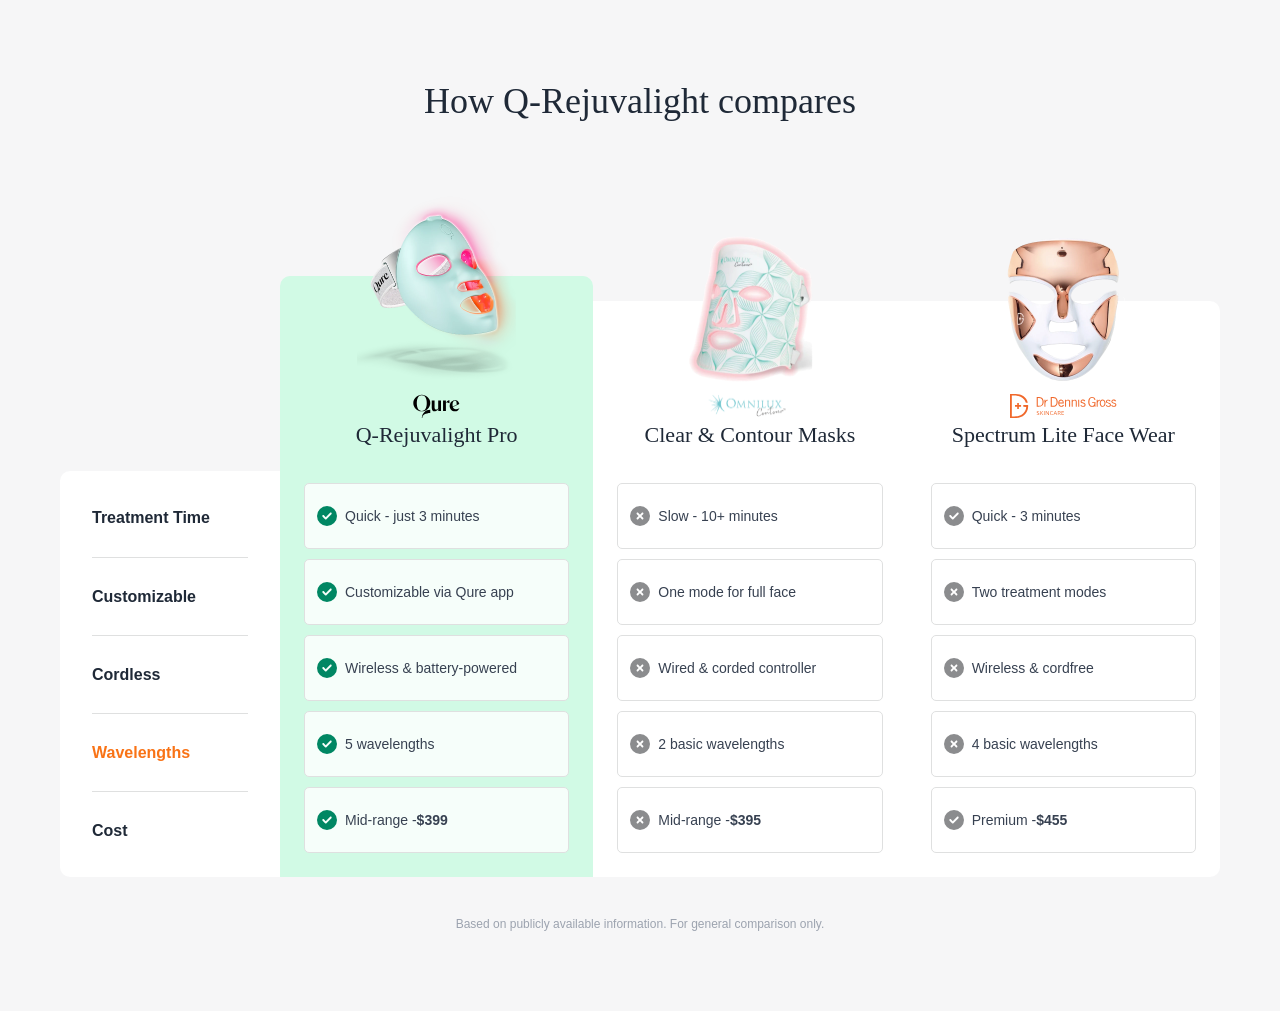
==== index.html @ 3208c03a "Remove readme.txt file containing initial GLM 5 information." ====
<!DOCTYPE html>
<html lang="en">
<head>
    <meta charset="UTF-8">
    <meta name="viewport" content="width=device-width, initial-scale=1.0">
    <title>Product Comparison Section - Exact Match</title>
    <style>
        * {
            margin: 0;
            padding: 0;
            box-sizing: border-box;
        }

        body {
            font-family: 'Inter', -apple-system, BlinkMacSystemFont, 'Segoe UI', Roboto, sans-serif;
            background-color: #F6F6F7;
        }

        .comparison-section {
            padding: 80px 0;
            background-color: #F6F6F7;
        }

        .container {
            max-width: 1200px;
            margin: 0 auto;
            padding: 0 20px;
        }

        .section-header {
            text-align: center;
            margin-bottom: 40px;
        }

        .section-title {
            font-family: 'Georgia', 'Times New Roman', serif;
            font-size: 36px;
            font-weight: 400;
            color: #1F2937;
        }

        /* Main comparison row layout */
        .compare-row {
            display: flex;
            flex-wrap: nowrap;
            align-items: flex-end;
        }

        /* Left side - Headings */
        .compare-headings {
            flex: 0 0 220px;
            max-width: 220px;
        }

        .heading-box {
            padding: 8px 32px;
            background: #fff;
            border-radius: 10px 0px 0px 10px;
        }

        .heading-item {
            font-weight: 600;
            font-size: 16px;
            height: calc(390px / 5); /* --cp__height / --item-count */
            display: flex;
            align-items: center;
            color: #1F2937;
        }

        .heading-item + .heading-item {
            border-top: 1px solid #DFE0E0;
        }

        .heading-item.orange {
            color: #F97316;
        }

        /* Right side - Products */
        .compare-products {
            flex: 0 0 calc(100% - 220px);
            max-width: calc(100% - 220px);
            overflow: hidden;
        }

        .products-wrapper {
            display: flex;
        }

        /* Product box */
        .product-box {
            flex: 0 0 33.333%;
            max-width: 33.333%;
            padding-top: calc(277px / 2); /* --eq__height / 2 */
        }

        .product-box.active .product-inner {
            background: #D1FAE5; /* Mint green for featured */
        }

        .product-box.active .product-inner::before {
            content: '';
            height: calc(100% + 25px);
            width: 100%;
            display: block;
            background: #D1FAE5;
            position: absolute;
            left: 0;
            right: 0;
            top: -25px;
            bottom: 0;
            border-radius: 10px 10px 0 0;
            z-index: 0;
        }

        .product-inner {
            padding: 24px;
            background: #fff;
            position: relative;
            height: 100%;
            border-radius: 0;
        }

        .product-box:last-child .product-inner {
            border-top-right-radius: 10px;
            border-bottom-right-radius: 10px;
        }

        /* Product header */
        .product-header {
            height: 277px !important;
            display: flex;
            flex-direction: column;
            justify-content: flex-end;
            margin-top: calc(-1 * (277px / 2));
            position: relative;
            z-index: 1;
        }

        .product-image-wrapper {
            position: relative;
            display: flex;
            align-items: flex-end;
            justify-content: center;
            width: 100%;
            padding-bottom: 10px;
        }

        .product-image {
            height: 150px;
            object-fit: contain;
        }

        .product-box.active .product-image {
            height: 190px;
        }

        .brand-logo-wrapper {
            z-index: 99999;
            position: relative;
            margin: 0 auto;
            width: max-content;
        }

        .brand-logo {
            height: 24px;
            width: auto;
        }

        .product-title {
            text-align: center;
            margin-bottom: 15px;
            font-family: 'Georgia', 'Times New Roman', serif;
            font-size: 22px;
            font-weight: 400;
            color: #1F2937;
        }

        /* Product content */
        .product-content {
            position: relative;
            padding-top: 20px;
            z-index: 1;
        }

        .compare-item {
            padding: 10px 12px 10px 40px;
            border-radius: 5px;
            background: #fff;
            border: 1px solid #DFE0E0;
            position: relative;
            min-height: 66px;
            display: flex;
            align-items: center;
            font-size: 14px;
            color: #374151;
        }

        .product-box.active .compare-item {
            background: rgba(255, 255, 255, 0.8);
        }

        .compare-item + .compare-item {
            margin-top: 10px;
        }

        /* Icons using inline SVG instead of Font Awesome */
        .compare-item::before {
            position: absolute;
            left: 12px;
            top: 50%;
            transform: translateY(-50%);
            width: 20px;
            height: 20px;
            display: flex;
            align-items: center;
            justify-content: center;
        }

        .compare-check::before {
            content: '';
            background-image: url("data:image/svg+xml,%3Csvg xmlns='http://www.w3.org/2000/svg' viewBox='0 0 512 512'%3E%3Cpath fill='%238b8c8e' d='M256 512A256 256 0 1 0 256 0a256 256 0 1 0 0 512zM369 209L241 337c-9.4 9.4-24.6 9.4-33.9 0l-64-64c-9.4-9.4-9.4-24.6 0-33.9s24.6-9.4 33.9 0l47 47L335 175c9.4-9.4 24.6-9.4 33.9 0s9.4 24.6 0 33.9z'/%3E%3C/svg%3E");
            background-size: contain;
            background-repeat: no-repeat;
        }

        .product-box.active .compare-check::before {
            background-image: url("data:image/svg+xml,%3Csvg xmlns='http://www.w3.org/2000/svg' viewBox='0 0 512 512'%3E%3Cpath fill='%23008763' d='M256 512A256 256 0 1 0 256 0a256 256 0 1 0 0 512zM369 209L241 337c-9.4 9.4-24.6 9.4-33.9 0l-64-64c-9.4-9.4-9.4-24.6 0-33.9s24.6-9.4 33.9 0l47 47L335 175c9.4-9.4 24.6-9.4 33.9 0s9.4 24.6 0 33.9z'/%3E%3C/svg%3E");
        }

        .compare-cross::before {
            content: '';
            background-image: url("data:image/svg+xml,%3Csvg xmlns='http://www.w3.org/2000/svg' viewBox='0 0 512 512'%3E%3Cpath fill='%238b8c8e' d='M256 512A256 256 0 1 0 256 0a256 256 0 1 0 0 512zM175 175c9.4-9.4 24.6-9.4 33.9 0l47 47 47-47c9.4-9.4 24.6-9.4 33.9 0s9.4 24.6 0 33.9l-47 47 47 47c9.4 9.4 9.4 24.6 0 33.9s-24.6 9.4-33.9 0l-47-47-47 47c-9.4 9.4-24.6 9.4-33.9 0s-9.4-24.6 0-33.9l47-47-47-47c-9.4-9.4-9.4-24.6 0-33.9z'/%3E%3C/svg%3E");
            background-size: contain;
            background-repeat: no-repeat;
        }

        /* Section footer */
        .section-footer {
            text-align: center;
            font-size: 12px;
            color: #9CA3AF;
            margin-top: 40px;
        }

        /* Mobile styles */
        @media (max-width: 767px) {
            .comparison-section {
                padding: 50px 0;
            }

            .section-title {
                font-size: 28px;
            }

            .compare-headings {
                flex: 0 0 120px;
                max-width: 120px;
            }

            .heading-box {
                padding: 0px 16px;
            }

            .heading-item {
                font-size: 14px;
                line-height: 18px;
                height: calc(300px / 5);
            }

            .compare-products {
                flex: 0 0 calc(100% - 120px);
                max-width: calc(100% - 120px);
            }

            .product-box {
                flex: 0 0 100%;
                max-width: 100%;
                padding-top: calc(200px / 2);
            }

            .product-header {
                height: 200px !important;
                margin-top: calc(-1 * (200px / 2));
            }

            .product-image {
                max-height: 120px;
            }

            .product-inner {
                padding: 12px;
            }

            .compare-item {
                font-size: 14px;
                line-height: 18px;
                padding: 8px 12px 10px 40px;
                min-height: 56px;
            }

            .product-title {
                font-size: 18px;
            }

            /* Mobile slider navigation */
            .mobile-nav {
                display: flex;
                align-items: center;
                justify-content: center;
                gap: 20px;
                margin-top: 24px;
            }

            .mobile-nav-btn {
                width: 48px;
                height: 48px;
                border-radius: 50%;
                border: 1px solid #E5E7EB;
                background: #fff;
                cursor: pointer;
                display: flex;
                align-items: center;
                justify-content: center;
            }

            .mobile-nav-btn:disabled {
                opacity: 0.4;
                cursor: not-allowed;
            }

            .mobile-indicator {
                font-size: 16px;
                font-weight: 500;
                color: #6B7280;
            }
        }

        @media (min-width: 768px) {
            .mobile-nav {
                display: none;
            }
        }
    </style>
</head>
<body>
    <section class="comparison-section">
        <div class="container">
            <div class="section-header">
                <h2 class="section-title">How Q-Rejuvalight compares</h2>
            </div>

            <div class="compare-row">
                <!-- Left: Headings -->
                <div class="compare-headings">
                    <div class="heading-box">
                        <div class="heading-item">Treatment Time</div>
                        <div class="heading-item">Customizable</div>
                        <div class="heading-item">Cordless</div>
                        <div class="heading-item orange">Wavelengths</div>
                        <div class="heading-item">Cost</div>
                    </div>
                </div>

                <!-- Right: Products -->
                <div class="compare-products">
                    <div class="products-wrapper" id="productsWrapper">
                        
                        <!-- Product 1: Qure (Featured/Active) -->
                        <div class="product-box active">
                            <div class="product-inner">
                                <div class="product-header">
                                    <div class="product-image-wrapper">
                                        <img src="assets/qure-mask.webp" alt="Qure" class="product-image">
                                    </div>
                                    <div class="brand-logo-wrapper">
                                        <img src="assets/qure-logo.svg" alt="Qure" class="brand-logo">
                                    </div>
                                    <h3 class="product-title">Q-Rejuvalight Pro</h3>
                                </div>
                                <div class="product-content">
                                    <div class="compare-item compare-check">Quick - just 3 minutes</div>
                                    <div class="compare-item compare-check">Customizable via Qure app</div>
                                    <div class="compare-item compare-check">Wireless & battery-powered</div>
                                    <div class="compare-item compare-check">5 wavelengths</div>
                                    <div class="compare-item compare-check">Mid-range - <strong>$399</strong></div>
                                </div>
                            </div>
                        </div>

                        <!-- Product 2: Omnilux -->
                        <div class="product-box">
                            <div class="product-inner">
                                <div class="product-header">
                                    <div class="product-image-wrapper">
                                        <img src="assets/omnilux-mask.webp" alt="Omnilux" class="product-image">
                                    </div>
                                    <div class="brand-logo-wrapper">
                                        <img src="assets/omnilux-logo.svg" alt="Omnilux" class="brand-logo">
                                    </div>
                                    <h3 class="product-title">Clear & Contour Masks</h3>
                                </div>
                                <div class="product-content">
                                    <div class="compare-item compare-cross">Slow - 10+ minutes</div>
                                    <div class="compare-item compare-cross">One mode for full face</div>
                                    <div class="compare-item compare-cross">Wired & corded controller</div>
                                    <div class="compare-item compare-cross">2 basic wavelengths</div>
                                    <div class="compare-item compare-cross">Mid-range - <strong>$395</strong></div>
                                </div>
                            </div>
                        </div>

                        <!-- Product 3: Dr Dennis Gross -->
                        <div class="product-box">
                            <div class="product-inner">
                                <div class="product-header">
                                    <div class="product-image-wrapper">
                                        <img src="assets/dr-dennis-mask.webp" alt="Dr Dennis Gross" class="product-image">
                                    </div>
                                    <div class="brand-logo-wrapper">
                                        <img src="assets/dr-dennis-logo.svg" alt="Dr Dennis Gross" class="brand-logo">
                                    </div>
                                    <h3 class="product-title">Spectrum Lite Face Wear</h3>
                                </div>
                                <div class="product-content">
                                    <div class="compare-item compare-check">Quick - 3 minutes</div>
                                    <div class="compare-item compare-cross">Two treatment modes</div>
                                    <div class="compare-item compare-cross">Wireless & cordfree</div>
                                    <div class="compare-item compare-cross">4 basic wavelengths</div>
                                    <div class="compare-item compare-check">Premium - <strong>$455</strong></div>
                                </div>
                            </div>
                        </div>

                    </div>
                </div>
            </div>

            <!-- Mobile Navigation -->
            <div class="mobile-nav">
                <button class="mobile-nav-btn prev-btn" aria-label="Previous">
                    <svg width="20" height="20" viewBox="0 0 24 24" fill="none" stroke="currentColor" stroke-width="2">
                        <path d="M15 18l-6-6 6-6"/>
                    </svg>
                </button>
                <span class="mobile-indicator">1 / 3</span>
                <button class="mobile-nav-btn next-btn" aria-label="Next">
                    <svg width="20" height="20" viewBox="0 0 24 24" fill="none" stroke="currentColor" stroke-width="2">
                        <path d="M9 18l6-6-6-6"/>
                    </svg>
                </button>
            </div>

            <p class="section-footer">Based on publicly available information. For general comparison only.</p>
        </div>
    </section>

    <script>
        // Mobile slider functionality
        (function() {
            const wrapper = document.getElementById('productsWrapper');
            const boxes = wrapper.querySelectorAll('.product-box');
            const prevBtn = document.querySelector('.prev-btn');
            const nextBtn = document.querySelector('.next-btn');
            const indicator = document.querySelector('.mobile-indicator');
            
            let currentIndex = 0;
            const total = boxes.length;

            function updateSlider() {
                if (window.innerWidth >= 768) return; // Only on mobile
                
                const offset = -currentIndex * 100;
                wrapper.style.transform = `translateX(${offset}%)`;
                wrapper.style.transition = 'transform 0.3s ease';
                
                indicator.textContent = `${currentIndex + 1} / ${total}`;
                prevBtn.disabled = currentIndex === 0;
                nextBtn.disabled = currentIndex === total - 1;
            }

            prevBtn.addEventListener('click', () => {
                if (currentIndex > 0) {
                    currentIndex--;
                    updateSlider();
                }
            });

            nextBtn.addEventListener('click', () => {
                if (currentIndex < total - 1) {
                    currentIndex++;
                    updateSlider();
                }
            });

            // Touch/Swipe support
            let touchStartX = 0;
            
            wrapper.addEventListener('touchstart', (e) => {
                touchStartX = e.changedTouches[0].screenX;
            }, { passive: true });

            wrapper.addEventListener('touchend', (e) => {
                if (window.innerWidth >= 768) return;
                
                const diff = touchStartX - e.changedTouches[0].screenX;
                if (Math.abs(diff) > 50) {
                    if (diff > 0 && currentIndex < total - 1) {
                        currentIndex++;
                        updateSlider();
                    } else if (diff < 0 && currentIndex > 0) {
                        currentIndex--;
                        updateSlider();
                    }
                }
            }, { passive: true });

            // Handle resize
            window.addEventListener('resize', () => {
                if (window.innerWidth >= 768) {
                    wrapper.style.transform = '';
                    wrapper.style.transition = '';
                } else {
                    updateSlider();
                }
            });

            updateSlider();
        })();
    </script>
</body>
</html>
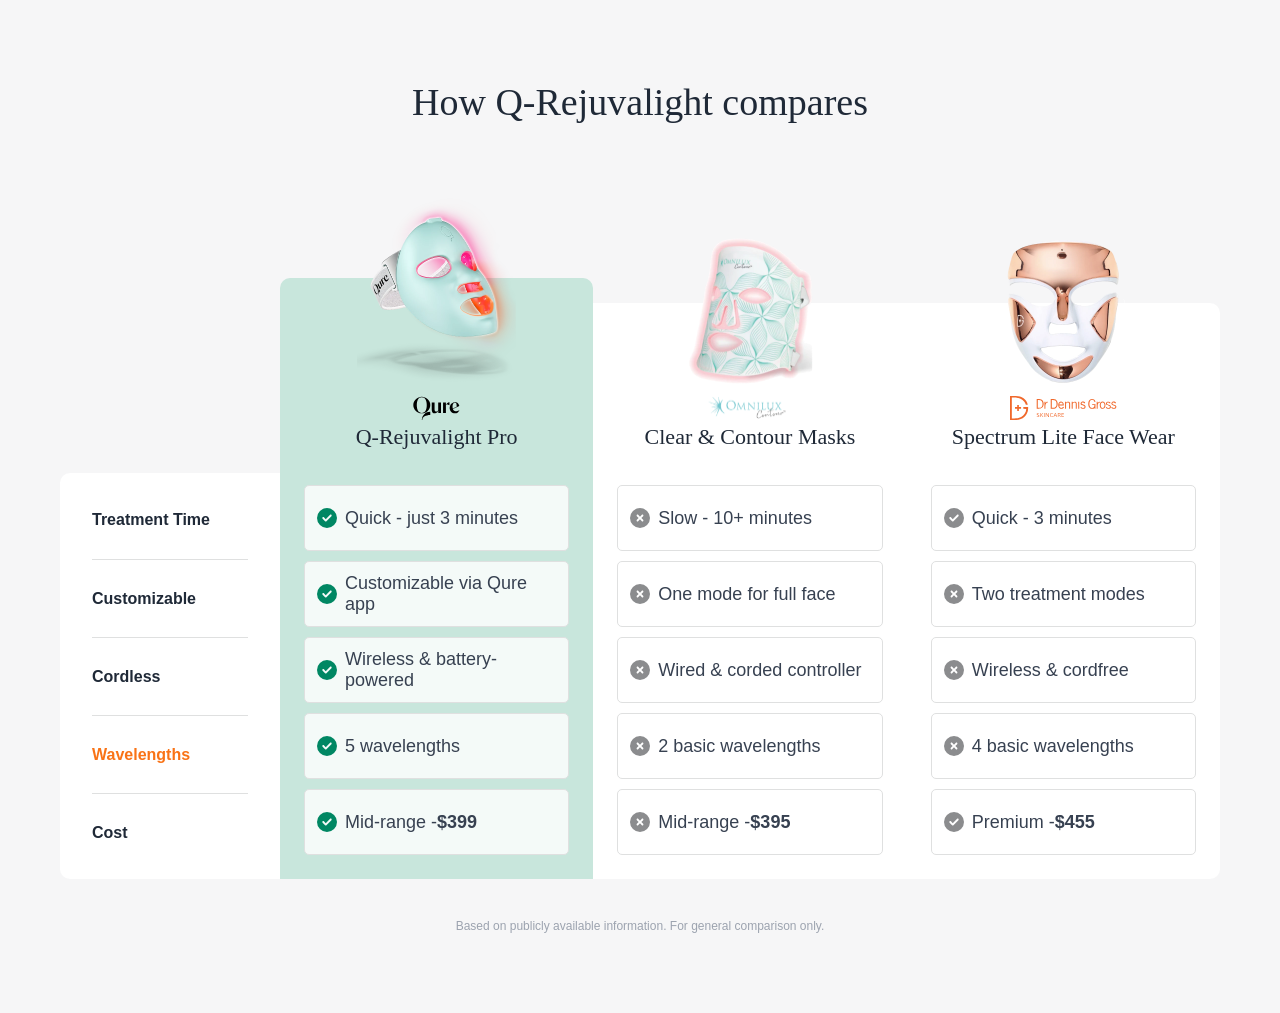
==== commit 54e0d6c2: "Update font styles in comparison section to match live site, including new font imports for 'Canela'" ====
--- a/index.html
+++ b/index.html
@@ -5,6 +5,63 @@
     <meta name="viewport" content="width=device-width, initial-scale=1.0">
     <title>Product Comparison Section - Exact Match</title>
     <style>
+        /* Font Imports - Exact from live site */
+        @font-face {
+            font-family: 'Canela';
+            src: url('https://qureskincaredns.com/assets/fonts/Canela/Canela-Light.woff2') format('woff2');
+            font-weight: 300;
+            font-style: normal;
+            font-display: swap;
+        }
+
+        @font-face {
+            font-family: 'Canela';
+            src: url('https://qureskincaredns.com/assets/fonts/Canela/Canela-Regular.woff2') format('woff2');
+            font-weight: 400;
+            font-style: normal;
+            font-display: swap;
+        }
+
+        @font-face {
+            font-family: 'Canela';
+            src: url('https://qureskincaredns.com/assets/fonts/Canela/Canela-Medium.woff2') format('woff2');
+            font-weight: 500;
+            font-style: normal;
+            font-display: swap;
+        }
+
+        @font-face {
+            font-family: 'TT Commons';
+            src: url('https://qureskincaredns.com/assets/fonts/TTCommons/TTCommons-Regular.woff2') format('woff2');
+            font-weight: 400;
+            font-style: normal;
+            font-display: swap;
+        }
+
+        @font-face {
+            font-family: 'TT Commons';
+            src: url('https://qureskincaredns.com/assets/fonts/TTCommons/TTCommons-Medium.woff2') format('woff2');
+            font-weight: 500;
+            font-style: normal;
+            font-display: swap;
+        }
+
+        @font-face {
+            font-family: 'TT Commons';
+            src: url('https://qureskincaredns.com/assets/fonts/TTCommons/TTCommons-DemiBold.woff2') format('woff2');
+            font-weight: 600;
+            font-style: normal;
+            font-display: swap;
+        }
+
+        @font-face {
+            font-family: 'TT Commons';
+            src: url('https://qureskincaredns.com/assets/fonts/TTCommons/TTCommons-Bold.woff2') format('woff2');
+            font-weight: 700;
+            font-style: normal;
+            font-display: swap;
+        }
+
         * {
             margin: 0;
             padding: 0;
@@ -12,7 +69,7 @@
         }
 
         body {
-            font-family: 'Inter', -apple-system, BlinkMacSystemFont, 'Segoe UI', Roboto, sans-serif;
+            font-family: 'TT Commons', -apple-system, BlinkMacSystemFont, 'Segoe UI', Roboto, sans-serif;
             background-color: #F6F6F7;
         }
 
@@ -32,10 +89,11 @@
             margin-bottom: 40px;
         }
 
+        /* Section Title - Canela Light 38px */
         .section-title {
-            font-family: 'Georgia', 'Times New Roman', serif;
-            font-size: 36px;
-            font-weight: 400;
+            font-family: 'Canela', Georgia, serif;
+            font-size: 38px;
+            font-weight: 300;
             color: #1F2937;
         }
 
@@ -58,10 +116,12 @@
             border-radius: 10px 0px 0px 10px;
         }
 
+        /* Labels - TT Commons DemiBold 16px */
         .heading-item {
+            font-family: 'TT Commons', -apple-system, BlinkMacSystemFont, sans-serif;
             font-weight: 600;
             font-size: 16px;
-            height: calc(390px / 5); /* --cp__height / --item-count */
+            height: calc(390px / 5);
             display: flex;
             align-items: center;
             color: #1F2937;
@@ -90,11 +150,11 @@
         .product-box {
             flex: 0 0 33.333%;
             max-width: 33.333%;
-            padding-top: calc(277px / 2); /* --eq__height / 2 */
+            padding-top: calc(277px / 2);
         }
 
         .product-box.active .product-inner {
-            background: #D1FAE5; /* Mint green for featured */
+            background: #D1FAE5;
         }
 
         .product-box.active .product-inner::before {
@@ -102,7 +162,7 @@
             height: calc(100% + 25px);
             width: 100%;
             display: block;
-            background: #D1FAE5;
+            background: #C8E6DC;
             position: absolute;
             left: 0;
             right: 0;
@@ -166,12 +226,13 @@
             width: auto;
         }
 
+        /* Product Title - Canela Light 22px */
         .product-title {
+            font-family: 'Canela', Georgia, serif;
+            font-weight: 300;
+            font-size: 22px;
             text-align: center;
             margin-bottom: 15px;
-            font-family: 'Georgia', 'Times New Roman', serif;
-            font-size: 22px;
-            font-weight: 400;
             color: #1F2937;
         }
 
@@ -182,7 +243,11 @@
             z-index: 1;
         }
 
+        /* Feature Items - TT Commons Regular 18px */
         .compare-item {
+            font-family: 'TT Commons', -apple-system, BlinkMacSystemFont, sans-serif;
+            font-weight: 400;
+            font-size: 18px;
             padding: 10px 12px 10px 40px;
             border-radius: 5px;
             background: #fff;
@@ -191,7 +256,6 @@
             min-height: 66px;
             display: flex;
             align-items: center;
-            font-size: 14px;
             color: #374151;
         }
 
@@ -203,7 +267,7 @@
             margin-top: 10px;
         }
 
-        /* Icons using inline SVG instead of Font Awesome */
+        /* Icons using inline SVG */
         .compare-item::before {
             position: absolute;
             left: 12px;
@@ -236,8 +300,10 @@
 
         /* Section footer */
         .section-footer {
+            font-family: 'TT Commons', -apple-system, BlinkMacSystemFont, sans-serif;
+            font-weight: 400;
+            font-size: 12px;
             text-align: center;
-            font-size: 12px;
             color: #9CA3AF;
             margin-top: 40px;
         }
@@ -248,6 +314,7 @@
                 padding: 50px 0;
             }
 
+            /* Mobile Title - Canela Light 28px */
             .section-title {
                 font-size: 28px;
             }
@@ -261,6 +328,7 @@
                 padding: 0px 16px;
             }
 
+            /* Mobile Labels - TT Commons DemiBold 14px */
             .heading-item {
                 font-size: 14px;
                 line-height: 18px;
@@ -291,15 +359,17 @@
                 padding: 12px;
             }
 
+            /* Mobile Product Title - Canela Light 18px */
+            .product-title {
+                font-size: 18px;
+            }
+
+            /* Mobile Feature Items - TT Commons Regular 14px */
             .compare-item {
                 font-size: 14px;
                 line-height: 18px;
                 padding: 8px 12px 10px 40px;
                 min-height: 56px;
-            }
-
-            .product-title {
-                font-size: 18px;
             }
 
             /* Mobile slider navigation */
@@ -329,6 +399,7 @@
             }
 
             .mobile-indicator {
+                font-family: 'TT Commons', -apple-system, BlinkMacSystemFont, sans-serif;
                 font-size: 16px;
                 font-weight: 500;
                 color: #6B7280;
@@ -467,7 +538,7 @@
             const total = boxes.length;
 
             function updateSlider() {
-                if (window.innerWidth >= 768) return; // Only on mobile
+                if (window.innerWidth >= 768) return;
                 
                 const offset = -currentIndex * 100;
                 wrapper.style.transform = `translateX(${offset}%)`;
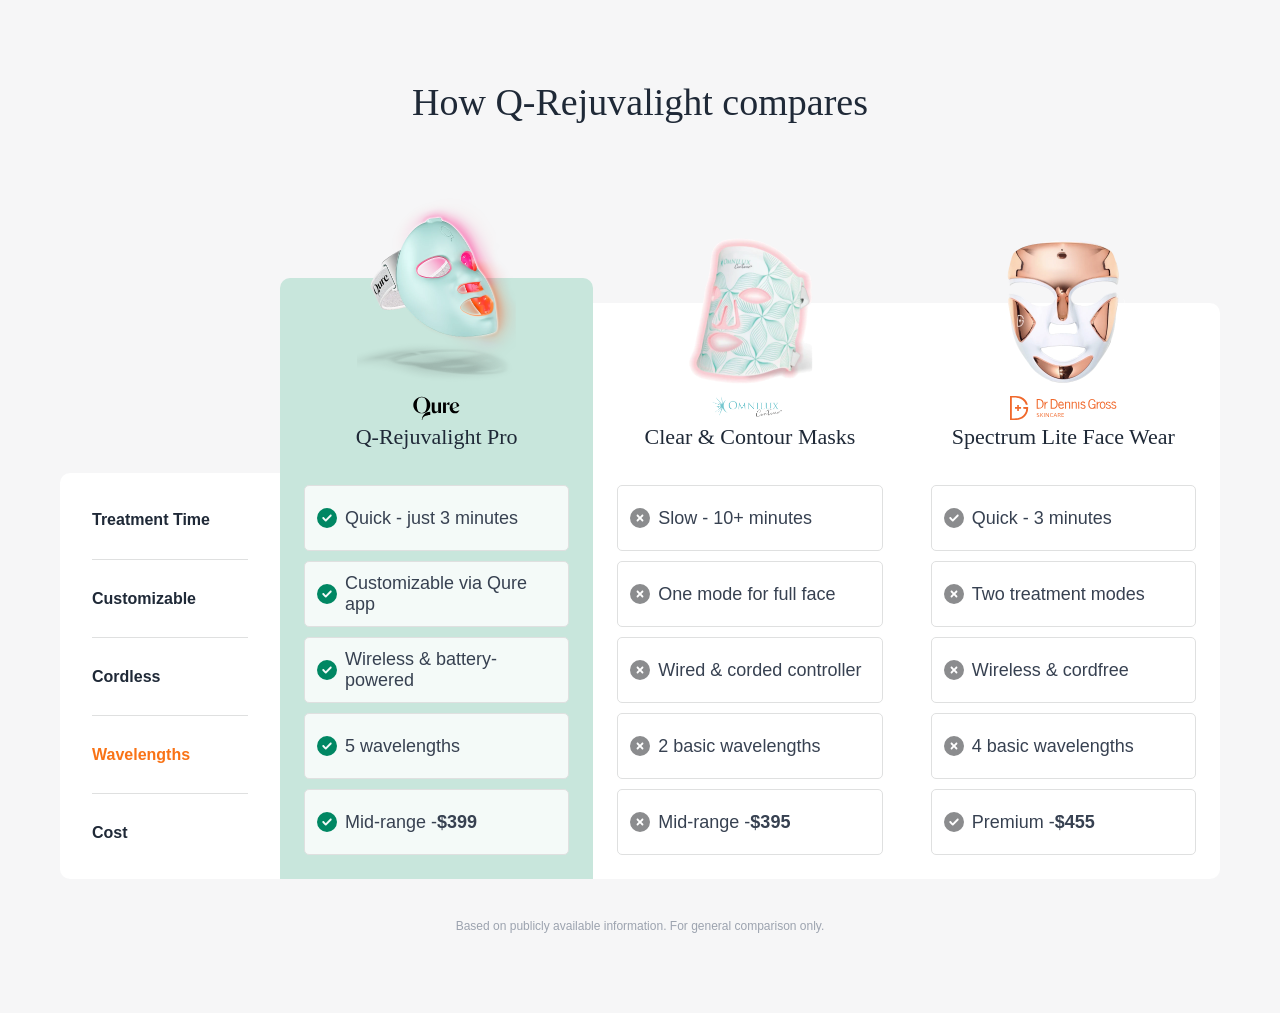
==== commit 0eaf023c: "Refactor product comparison section for responsive design. Updated slider functionality to support d" ====
--- a/index.html
+++ b/index.html
@@ -308,77 +308,71 @@
             margin-top: 40px;
         }
 
-        /* Mobile styles */
-        @media (max-width: 767px) {
+        /* Tablet styles (768px - 1023px) - Show 2 products */
+        @media (min-width: 768px) and (max-width: 1023px) {
             .comparison-section {
-                padding: 50px 0;
-            }
-
-            /* Mobile Title - Canela Light 28px */
+                padding: 60px 0;
+            }
+
             .section-title {
-                font-size: 28px;
+                font-size: 32px;
             }
 
             .compare-headings {
-                flex: 0 0 120px;
-                max-width: 120px;
+                flex: 0 0 180px;
+                max-width: 180px;
             }
 
             .heading-box {
-                padding: 0px 16px;
-            }
-
-            /* Mobile Labels - TT Commons DemiBold 14px */
+                padding: 8px 20px;
+            }
+
             .heading-item {
-                font-size: 14px;
-                line-height: 18px;
-                height: calc(300px / 5);
+                font-size: 15px;
+                height: calc(350px / 5);
             }
 
             .compare-products {
-                flex: 0 0 calc(100% - 120px);
-                max-width: calc(100% - 120px);
-            }
-
+                flex: 0 0 calc(100% - 180px);
+                max-width: calc(100% - 180px);
+            }
+
+            /* Show 2 products on tablet */
             .product-box {
-                flex: 0 0 100%;
-                max-width: 100%;
-                padding-top: calc(200px / 2);
+                flex: 0 0 50% !important;
+                max-width: 50% !important;
+                padding-top: calc(240px / 2);
             }
 
             .product-header {
-                height: 200px !important;
-                margin-top: calc(-1 * (200px / 2));
+                height: 240px !important;
+                margin-top: calc(-1 * (240px / 2));
             }
 
             .product-image {
-                max-height: 120px;
-            }
-
-            .product-inner {
-                padding: 12px;
-            }
-
-            /* Mobile Product Title - Canela Light 18px */
+                height: 130px;
+            }
+
+            .product-box.active .product-image {
+                height: 160px;
+            }
+
             .product-title {
-                font-size: 18px;
-            }
-
-            /* Mobile Feature Items - TT Commons Regular 14px */
+                font-size: 20px;
+            }
+
             .compare-item {
-                font-size: 14px;
-                line-height: 18px;
-                padding: 8px 12px 10px 40px;
-                min-height: 56px;
-            }
-
-            /* Mobile slider navigation */
+                font-size: 16px;
+                min-height: 60px;
+            }
+
+            /* Show mobile nav on tablet too */
             .mobile-nav {
-                display: flex;
+                display: flex !important;
                 align-items: center;
                 justify-content: center;
                 gap: 20px;
-                margin-top: 24px;
+                margin-top: 28px;
             }
 
             .mobile-nav-btn {
@@ -406,7 +400,105 @@
             }
         }
 
-        @media (min-width: 768px) {
+        /* Mobile styles */
+        @media (max-width: 767px) {
+            .comparison-section {
+                padding: 50px 0;
+            }
+
+            /* Mobile Title - Canela Light 28px */
+            .section-title {
+                font-size: 28px;
+            }
+
+            .compare-headings {
+                flex: 0 0 120px;
+                max-width: 120px;
+            }
+
+            .heading-box {
+                padding: 0px 16px;
+            }
+
+            /* Mobile Labels - TT Commons DemiBold 14px */
+            .heading-item {
+                font-size: 14px;
+                line-height: 18px;
+                height: calc(300px / 5);
+            }
+
+            .compare-products {
+                flex: 0 0 calc(100% - 120px);
+                max-width: calc(100% - 120px);
+            }
+
+            .product-box {
+                flex: 0 0 100%;
+                max-width: 100%;
+                padding-top: calc(200px / 2);
+            }
+
+            .product-header {
+                height: 200px !important;
+                margin-top: calc(-1 * (200px / 2));
+            }
+
+            .product-image {
+                max-height: 120px;
+            }
+
+            .product-inner {
+                padding: 12px;
+            }
+
+            /* Mobile Product Title - Canela Light 18px */
+            .product-title {
+                font-size: 18px;
+            }
+
+            /* Mobile Feature Items - TT Commons Regular 14px */
+            .compare-item {
+                font-size: 14px;
+                line-height: 18px;
+                padding: 8px 12px 10px 40px;
+                min-height: 56px;
+            }
+
+            /* Mobile slider navigation */
+            .mobile-nav {
+                display: flex;
+                align-items: center;
+                justify-content: center;
+                gap: 20px;
+                margin-top: 24px;
+            }
+
+            .mobile-nav-btn {
+                width: 48px;
+                height: 48px;
+                border-radius: 50%;
+                border: 1px solid #E5E7EB;
+                background: #fff;
+                cursor: pointer;
+                display: flex;
+                align-items: center;
+                justify-content: center;
+            }
+
+            .mobile-nav-btn:disabled {
+                opacity: 0.4;
+                cursor: not-allowed;
+            }
+
+            .mobile-indicator {
+                font-family: 'TT Commons', -apple-system, BlinkMacSystemFont, sans-serif;
+                font-size: 16px;
+                font-weight: 500;
+                color: #6B7280;
+            }
+        }
+
+        @media (min-width: 1024px) {
             .mobile-nav {
                 display: none;
             }
@@ -466,7 +558,7 @@
                                         <img src="assets/omnilux-mask.webp" alt="Omnilux" class="product-image">
                                     </div>
                                     <div class="brand-logo-wrapper">
-                                        <img src="assets/omnilux-logo.svg" alt="Omnilux" class="brand-logo">
+                                        <img src="assets/omnilux-logo.png" alt="Omnilux" class="brand-logo">
                                     </div>
                                     <h3 class="product-title">Clear & Contour Masks</h3>
                                 </div>
@@ -526,7 +618,7 @@
     </section>
 
     <script>
-        // Mobile slider functionality
+        // Slider functionality - Desktop/Tablet/Mobile
         (function() {
             const wrapper = document.getElementById('productsWrapper');
             const boxes = wrapper.querySelectorAll('.product-box');
@@ -535,18 +627,43 @@
             const indicator = document.querySelector('.mobile-indicator');
             
             let currentIndex = 0;
-            const total = boxes.length;
+            const totalProducts = boxes.length;
+
+            function getSlidesPerView() {
+                const width = window.innerWidth;
+                if (width >= 1024) return 3; // Desktop: 3 products
+                if (width >= 768) return 2;  // Tablet: 2 products
+                return 1;                     // Mobile: 1 product
+            }
+
+            function getTotalSlides() {
+                const slidesPerView = getSlidesPerView();
+                if (slidesPerView >= totalProducts) return 1;
+                // For tablet with 3 products showing 2 at a time = 2 slides
+                return Math.ceil(totalProducts / slidesPerView);
+            }
 
             function updateSlider() {
-                if (window.innerWidth >= 768) return;
+                const width = window.innerWidth;
+                const slidesPerView = getSlidesPerView();
                 
-                const offset = -currentIndex * 100;
+                // Desktop: no slider
+                if (width >= 1024) {
+                    wrapper.style.transform = '';
+                    wrapper.style.transition = '';
+                    return;
+                }
+                
+                // Tablet/Mobile: slider
+                const slidePercentage = 100 / slidesPerView;
+                const offset = -currentIndex * slidePercentage;
                 wrapper.style.transform = `translateX(${offset}%)`;
                 wrapper.style.transition = 'transform 0.3s ease';
                 
-                indicator.textContent = `${currentIndex + 1} / ${total}`;
+                const totalSlides = getTotalSlides();
+                indicator.textContent = `${currentIndex + 1} / ${totalSlides}`;
                 prevBtn.disabled = currentIndex === 0;
-                nextBtn.disabled = currentIndex === total - 1;
+                nextBtn.disabled = currentIndex >= totalSlides - 1;
             }
 
             prevBtn.addEventListener('click', () => {
@@ -557,7 +674,8 @@
             });
 
             nextBtn.addEventListener('click', () => {
-                if (currentIndex < total - 1) {
+                const totalSlides = getTotalSlides();
+                if (currentIndex < totalSlides - 1) {
                     currentIndex++;
                     updateSlider();
                 }
@@ -571,11 +689,13 @@
             }, { passive: true });
 
             wrapper.addEventListener('touchend', (e) => {
-                if (window.innerWidth >= 768) return;
+                if (window.innerWidth >= 1024) return;
                 
                 const diff = touchStartX - e.changedTouches[0].screenX;
+                const totalSlides = getTotalSlides();
+                
                 if (Math.abs(diff) > 50) {
-                    if (diff > 0 && currentIndex < total - 1) {
+                    if (diff > 0 && currentIndex < totalSlides - 1) {
                         currentIndex++;
                         updateSlider();
                     } else if (diff < 0 && currentIndex > 0) {
@@ -587,12 +707,12 @@
 
             // Handle resize
             window.addEventListener('resize', () => {
-                if (window.innerWidth >= 768) {
-                    wrapper.style.transform = '';
-                    wrapper.style.transition = '';
-                } else {
-                    updateSlider();
+                // Reset index when switching between breakpoints
+                const width = window.innerWidth;
+                if (width >= 1024) {
+                    currentIndex = 0;
                 }
+                updateSlider();
             });
 
             updateSlider();
